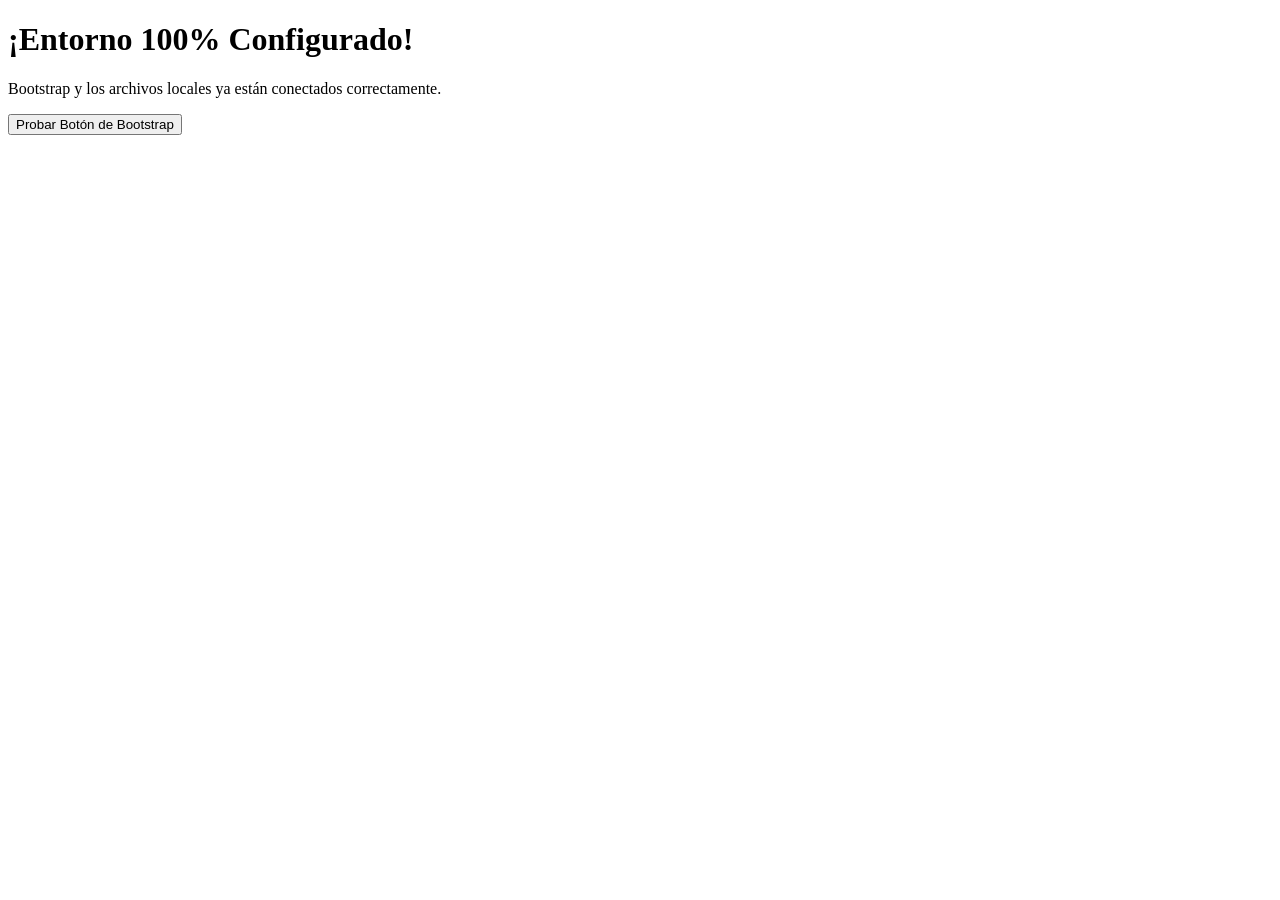
==== index.html @ 99b749a8 "Inicialización entorno trabajo" ====
<!DOCTYPE html>
<html lang="es">
<head>
    <meta charset="UTF-8">
    <meta name="viewport" content="width=device-width, initial-scale=1.0">
    <title>Proyecto Integrador</title>

    <!-- 1. Bootstrap CSS (Local) -->
    <link rel="stylesheet" href="css/bootstrap.min.css">

    <!-- 2. Tu CSS propio (Atención: en tu carpeta se llama style.css) -->
    <link rel="stylesheet" href="css/style.css">
</head>
<body class="bg-light text-dark">

    <div class="container text-center my-5 p-5 bg-white rounded-3 shadow">
        <h1 class="text-primary fw-bold display-4">¡Entorno 100% Configurado!</h1>
        <p class="lead text-secondary my-3">
            Bootstrap y los archivos locales ya están conectados correctamente.
        </p>
        <button class="btn btn-success btn-lg px-4 shadow-sm">
            Probar Botón de Bootstrap
        </button>
    </div>

    <!-- 3. Bootstrap JS (Local) -->
    <script src="js/bootstrap.bundle.min.js"></script>

    <!-- 4. Tu JavaScript propio -->
    <script src="js/main.js"></script>
</body>
</html>
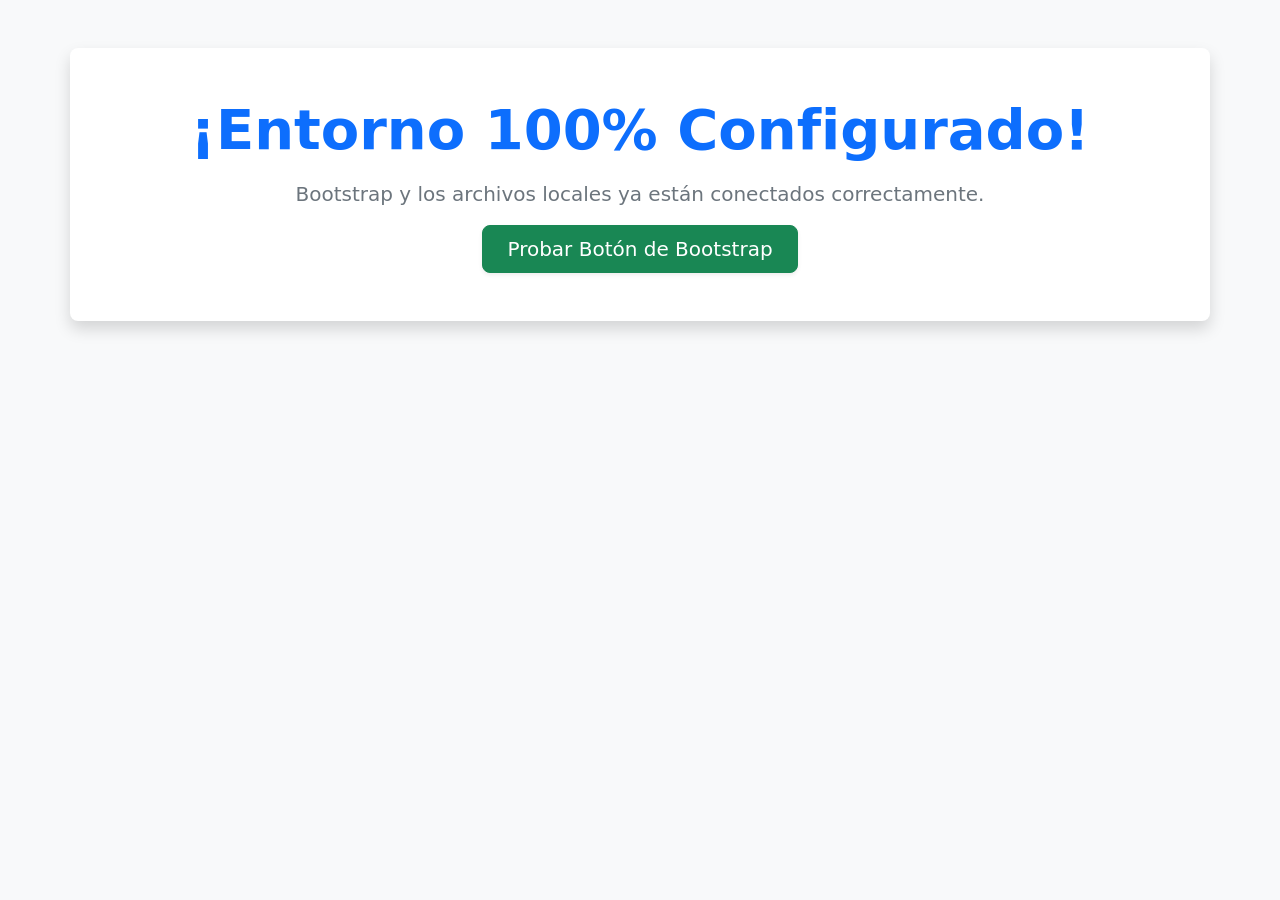
==== commit 2a958c61: "actualización configuración" ====
--- a/index.html
+++ b/index.html
@@ -18,7 +18,7 @@
         <p class="lead text-secondary my-3">
             Bootstrap y los archivos locales ya están conectados correctamente.
         </p>
-        <button class="btn btn-success btn-lg px-4 shadow-sm">
+        <button class="btn btn-success btn-lg px-4 shadow-sm" id="boton Prueba">
             Probar Botón de Bootstrap
         </button>
     </div>
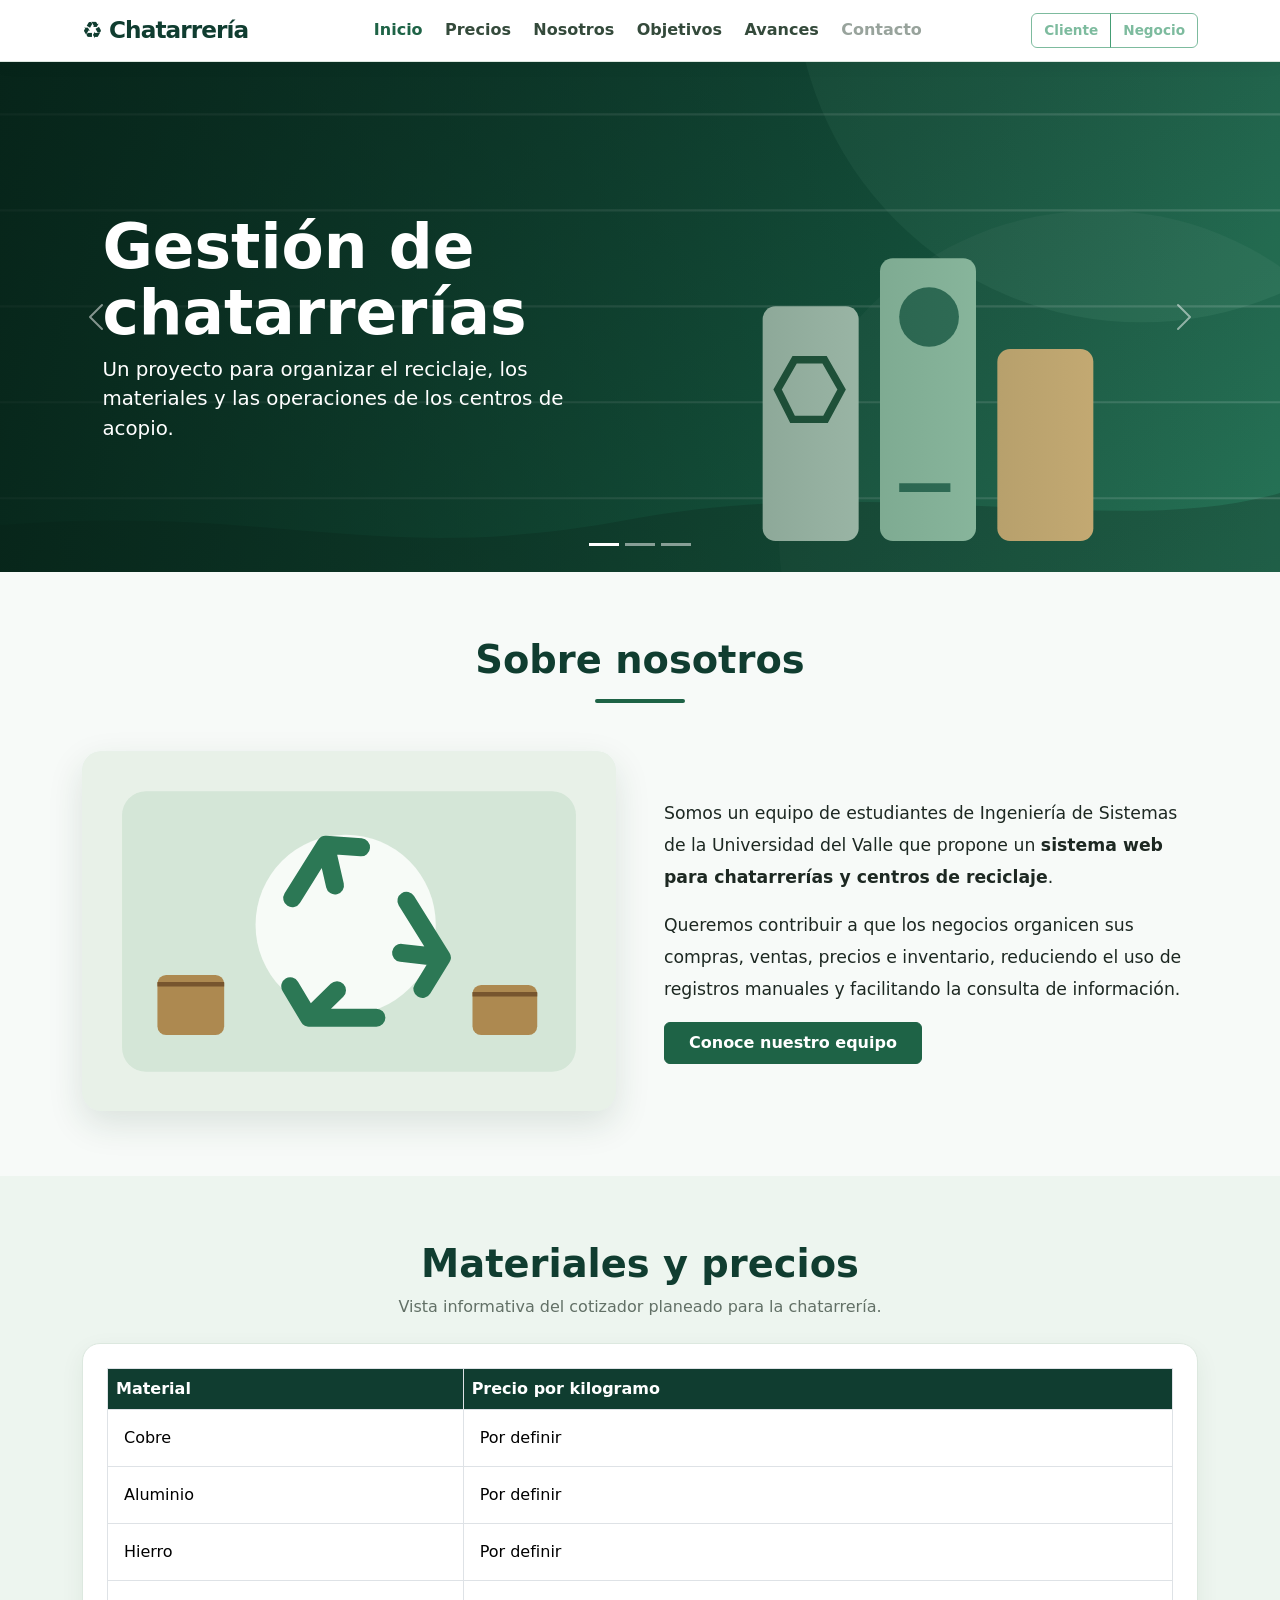
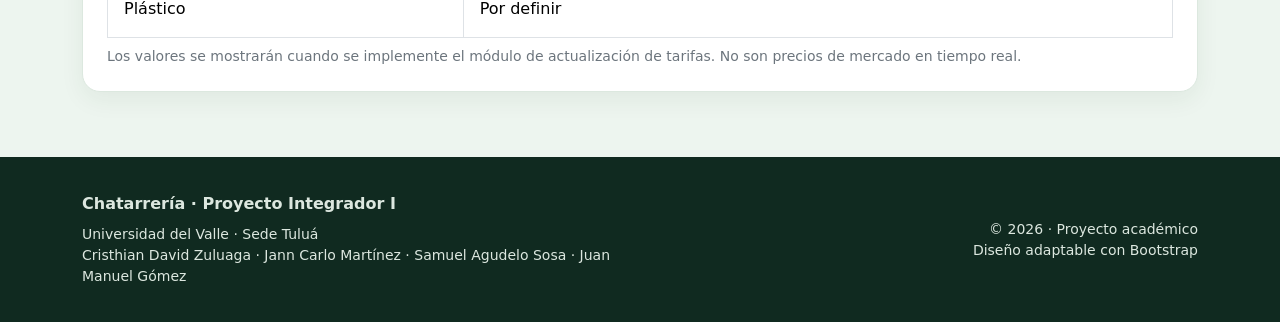
==== commit cac2bcbe: "adelanto actividad web Cristhian-Jann" ====
--- a/index.html
+++ b/index.html
@@ -1,32 +1,69 @@
-<!DOCTYPE html>
+<!doctype html>
 <html lang="es">
 <head>
-    <meta charset="UTF-8">
-    <meta name="viewport" content="width=device-width, initial-scale=1.0">
-    <title>Proyecto Integrador</title>
-
-    <!-- 1. Bootstrap CSS (Local) -->
-    <link rel="stylesheet" href="css/bootstrap.min.css">
-
-    <!-- 2. Tu CSS propio (Atención: en tu carpeta se llama style.css) -->
-    <link rel="stylesheet" href="css/style.css">
+  <meta charset="utf-8">
+  <meta name="viewport" content="width=device-width, initial-scale=1">
+  <meta name="description" content="Proyecto académico de sistema web para la gestión de chatarrerías y materiales reciclables.">
+  <title>Inicio | Chatarrería</title>
+  <link rel="stylesheet" href="css/bootstrap.min.css">
+  <link rel="stylesheet" href="css/style.css">
 </head>
-<body class="bg-light text-dark">
-
-    <div class="container text-center my-5 p-5 bg-white rounded-3 shadow">
-        <h1 class="text-primary fw-bold display-4">¡Entorno 100% Configurado!</h1>
-        <p class="lead text-secondary my-3">
-            Bootstrap y los archivos locales ya están conectados correctamente.
-        </p>
-        <button class="btn btn-success btn-lg px-4 shadow-sm" id="boton Prueba">
-            Probar Botón de Bootstrap
-        </button>
+<body class="d-flex flex-column min-vh-100">
+<nav class="navbar navbar-expand-lg navbar-proyecto sticky-top" aria-label="Navegación principal">
+  <div class="container">
+    <a class="navbar-brand" href="index.html">♻ Chatarrería</a>
+    <button class="navbar-toggler" type="button" data-bs-toggle="collapse" data-bs-target="#menuPrincipal" aria-controls="menuPrincipal" aria-expanded="false" aria-label="Abrir menú"><span class="navbar-toggler-icon"></span></button>
+    <div class="collapse navbar-collapse" id="menuPrincipal">
+      <ul class="navbar-nav mx-auto mb-2 mb-lg-0">
+        <li class="nav-item"><a class="nav-link active" href="index.html">Inicio</a></li>
+        <li class="nav-item"><a class="nav-link" href="index.html#precios">Precios</a></li>
+        <li class="nav-item"><a class="nav-link " href="nosotros.html">Nosotros</a></li>
+        <li class="nav-item"><a class="nav-link " href="objetivos.html">Objetivos</a></li>
+        <li class="nav-item"><a class="nav-link " href="avances.html">Avances</a></li>
+        <li class="nav-item"><span class="nav-link nav-link-pendiente" title="Pendiente: lo harán otros compañeros">Contacto</span></li>
+      </ul>
+      <div class="btn-group accesos" role="group" aria-label="Opciones de acceso en desarrollo">
+        <button type="button" class="btn btn-outline-success" disabled title="Acceso por desarrollar">Cliente</button>
+        <button type="button" class="btn btn-outline-success" disabled title="Acceso por desarrollar">Negocio</button>
+      </div>
     </div>
-
-    <!-- 3. Bootstrap JS (Local) -->
-    <script src="js/bootstrap.bundle.min.js"></script>
-
-    <!-- 4. Tu JavaScript propio -->
-    <script src="js/main.js"></script>
+  </div>
+</nav>
+<main class="flex-grow-1">
+<!-- Imagen principal y puntos de carrusel: como en el wireframe -->
+<section class="banner" aria-label="Presentación del proyecto">
+  <div id="carruselPrincipal" class="carousel slide" data-bs-ride="carousel" data-bs-interval="5500">
+    <div class="carousel-indicators">
+      <button type="button" data-bs-target="#carruselPrincipal" data-bs-slide-to="0" class="active" aria-current="true" aria-label="Diapositiva 1"></button>
+      <button type="button" data-bs-target="#carruselPrincipal" data-bs-slide-to="1" aria-label="Diapositiva 2"></button>
+      <button type="button" data-bs-target="#carruselPrincipal" data-bs-slide-to="2" aria-label="Diapositiva 3"></button>
+    </div>
+    <div class="carousel-inner">
+      <div class="carousel-item active"><img src="img/banner-reciclaje.svg" alt="Representación de materiales reciclables"><div class="carousel-caption"><h1>Gestión de chatarrerías</h1><p>Un proyecto para organizar el reciclaje, los materiales y las operaciones de los centros de acopio.</p></div></div>
+      <div class="carousel-item"><img src="img/banner-precios.svg" alt="Representación de lista de precios"><div class="carousel-caption"><h2>Consulta de precios</h2><p>Conoce los materiales que contempla el proyecto y el módulo de cotización por kilogramo.</p></div></div>
+      <div class="carousel-item"><img src="img/banner-inventario.svg" alt="Representación de productos almacenados"><div class="carousel-caption"><h2>Control de inventarios</h2><p>Diseñamos herramientas para registrar materiales, cantidades y movimientos de bodega.</p></div></div>
+    </div>
+    <button class="carousel-control-prev" type="button" data-bs-target="#carruselPrincipal" data-bs-slide="prev"><span class="carousel-control-prev-icon" aria-hidden="true"></span><span class="visually-hidden">Anterior</span></button>
+    <button class="carousel-control-next" type="button" data-bs-target="#carruselPrincipal" data-bs-slide="next"><span class="carousel-control-next-icon" aria-hidden="true"></span><span class="visually-hidden">Siguiente</span></button>
+  </div>
+</section>
+<section class="seccion" id="sobre-nosotros">
+  <div class="container">
+    <header class="text-center mb-5"><h2 class="seccion-titulo">Sobre nosotros</h2><div class="separador"></div></header>
+    <div class="row g-5 align-items-center">
+      <div class="col-md-6"><div class="marco-imagen"><img src="img/sobre-nosotros.svg" alt="Ilustración del reciclaje y aprovechamiento de materiales" loading="lazy"></div></div>
+      <div class="col-md-6"><p class="texto-nosotros">Somos un equipo de estudiantes de Ingeniería de Sistemas de la Universidad del Valle que propone un <strong>sistema web para chatarrerías y centros de reciclaje</strong>.</p><p class="texto-nosotros">Queremos contribuir a que los negocios organicen sus compras, ventas, precios e inventario, reduciendo el uso de registros manuales y facilitando la consulta de información.</p><a href="nosotros.html" class="btn btn-verde px-4 py-2">Conoce nuestro equipo</a></div>
+    </div>
+  </div>
+</section>
+<section class="seccion seccion-alterna" id="precios">
+  <div class="container"><header class="text-center mb-4"><h2 class="seccion-titulo">Materiales y precios</h2><p class="seccion-subtitulo mx-auto">Vista informativa del cotizador planeado para la chatarrería.</p></header>
+    <div class="panel-blanco p-3 p-md-4"><div class="table-responsive"><table class="table table-bordered align-middle tabla-precios mb-2"><thead><tr><th>Material</th><th>Precio por kilogramo</th></tr></thead><tbody><tr><td>Cobre</td><td>Por definir</td></tr><tr><td>Aluminio</td><td>Por definir</td></tr><tr><td>Hierro</td><td>Por definir</td></tr><tr><td>Plástico</td><td>Por definir</td></tr></tbody></table></div><p class="small text-secondary mb-0">Los valores se mostrarán cuando se implemente el módulo de actualización de tarifas. No son precios de mercado en tiempo real.</p></div>
+  </div>
+</section>
+</main>
+<footer class="pie mt-auto"><div class="container"><div class="row gy-3 align-items-center"><div class="col-lg-6"><strong>Chatarrería · Proyecto Integrador I</strong><p class="mb-0 mt-2 small">Universidad del Valle · Sede Tuluá<br>Cristhian David Zuluaga · Jann Carlo Martínez · Samuel Agudelo Sosa · Juan Manuel Gómez</p></div><div class="col-lg-6 text-lg-end small">© <span class="anio-actual">2026</span> · Proyecto académico<br>Diseño adaptable con Bootstrap</div></div></div></footer>
+<script src="js/bootstrap.bundle.min.js"></script>
+<script src="js/main.js"></script>
 </body>
-</html>+</html>
--- a/css/style.css
+++ b/css/style.css
@@ -0,0 +1,54 @@
+/* Estilos del proyecto: complementan Bootstrap 5.3.8 */
+:root { --verde:#1e6346; --verde-oscuro:#103d30; --verde-suave:#e8f3ed; --tinta:#1d2822; --muted:#627066; --fondo:#f7faf8; }
+* { box-sizing:border-box; }
+html { scroll-padding-top:95px; }
+body { background:var(--fondo); color:var(--tinta); }
+a { text-underline-offset:3px; }
+.navbar-proyecto { background:#fff; border-bottom:1px solid #dce7df; box-shadow:0 2px 16px #183e2710; }
+.navbar-brand { font-size:1.45rem; font-weight:800; letter-spacing:-.04em; color:var(--verde-oscuro); }
+.navbar-brand:hover { color:var(--verde); }
+.navbar-nav .nav-link { color:#344a3b; font-weight:600; padding:.6rem .7rem!important; }
+.navbar-nav .nav-link:hover, .navbar-nav .nav-link.active { color:var(--verde); }
+.nav-link-pendiente { opacity:.5; cursor:not-allowed; }
+.accesos .btn { font-size:.85rem; font-weight:600; }
+.accesos .btn:disabled { opacity:.56; }
+.banner .carousel-item { height:clamp(335px,45vw,510px); background:var(--verde-oscuro); }
+.banner .carousel-item img { width:100%; height:100%; object-fit:cover; }
+.banner .carousel-item::after { content:""; position:absolute; inset:0; background:linear-gradient(90deg,rgba(4,29,19,.78),rgba(4,29,19,.25) 65%,transparent); }
+.banner .carousel-caption { z-index:2; left:8%; right:8%; bottom:18%; text-align:left; max-width:650px; }
+.banner .carousel-caption h1,.banner .carousel-caption h2 { font-size:clamp(2rem,4.8vw,4rem); font-weight:800; line-height:1.08; }
+.banner .carousel-caption p { font-size:clamp(1rem,1.55vw,1.25rem); max-width:520px; }
+.carousel-indicators { margin-bottom:1rem; }
+.carousel-indicators button { border-radius:10px; }
+.seccion { padding:65px 0; }
+.seccion-titulo { font-size:clamp(1.7rem,3vw,2.45rem); font-weight:800; color:var(--verde-oscuro); }
+.seccion-subtitulo { color:var(--muted); max-width:750px; }
+.separador { width:90px; height:4px; margin:16px auto 0; border-radius:20px; background:var(--verde); }
+.marco-imagen { overflow:hidden; border-radius:20px; background:var(--verde-suave); box-shadow:0 13px 35px #193d2520; }
+.marco-imagen img { width:100%; height:100%; display:block; object-fit:cover; }
+.texto-nosotros { font-size:1.08rem; line-height:1.85; }
+.btn-verde { background:var(--verde); color:#fff; border:1px solid var(--verde); font-weight:700; }
+.btn-verde:hover, .btn-verde:focus { background:var(--verde-oscuro); color:#fff; border-color:var(--verde-oscuro); }
+.panel-blanco { border:1px solid #dce8df; border-radius:18px; background:#fff; box-shadow:0 8px 25px #193d2510; }
+.seccion-alterna { background:#edf5ef; }
+.tabla-precios th { background:var(--verde-oscuro); color:#fff; }
+.tabla-precios td { padding:1rem; }
+.cabecera-interior { background:linear-gradient(115deg,#103d30,#287653); padding:62px 0; color:#fff; }
+.cabecera-interior h1 { font-weight:800; font-size:clamp(2.1rem,4vw,3.3rem); }
+.cabecera-interior p { max-width:780px; color:#e1f1e6; margin-bottom:0; }
+.tarjeta-elevada { background:#fff; border:1px solid #dce8df; border-radius:18px; height:100%; box-shadow:0 8px 25px #193d2510; }
+.icono-tarjeta { display:inline-flex; width:50px; height:50px; align-items:center; justify-content:center; border-radius:15px; color:var(--verde); background:var(--verde-suave); font-size:1.35rem; font-weight:800; }
+.avatar { width:78px; height:78px; border-radius:50%; background:#d6eadc; color:var(--verde-oscuro); font-weight:800; font-size:1.4rem; display:flex; align-items:center; justify-content:center; margin:auto; }
+.rol { color:var(--verde); font-weight:700; }
+.accordion-button { font-weight:650; }
+.accordion-button:not(.collapsed) { color:var(--verde-oscuro); background:var(--verde-suave); box-shadow:none; }
+.accordion-button:focus { box-shadow:0 0 0 .2rem #2f88553b; }
+.tarjeta-avance { overflow:hidden; }
+.tarjeta-avance img { width:100%; height:190px; object-fit:cover; background:#f3f3f3; border-bottom:1px solid #dce8df; }
+.tarjeta-avance .card-body { display:flex; flex-direction:column; }
+.tarjeta-avance .card-text { color:var(--muted); }
+.pie { background:#102a20; color:#dce7df; padding:35px 0; }
+.pie a { color:#cdeed6; }
+.etiqueta { display:inline-block; background:var(--verde-suave); color:var(--verde-oscuro); border-radius:40px; padding:5px 12px; font-size:.82rem; font-weight:700; }
+@media(max-width:991.98px) { .accesos { margin-top:.7rem; } .navbar-nav .nav-link { padding:.48rem 0!important; } }
+@media(max-width:575.98px) { .banner .carousel-item { height:355px; } .banner .carousel-caption { left:9%; right:9%; bottom:17%; } .banner .carousel-item::after { background:linear-gradient(90deg,rgba(4,29,19,.85),rgba(4,29,19,.55)); } .seccion { padding:45px 0; } .cabecera-interior { padding:44px 0; } .tarjeta-avance img { height:160px; } }
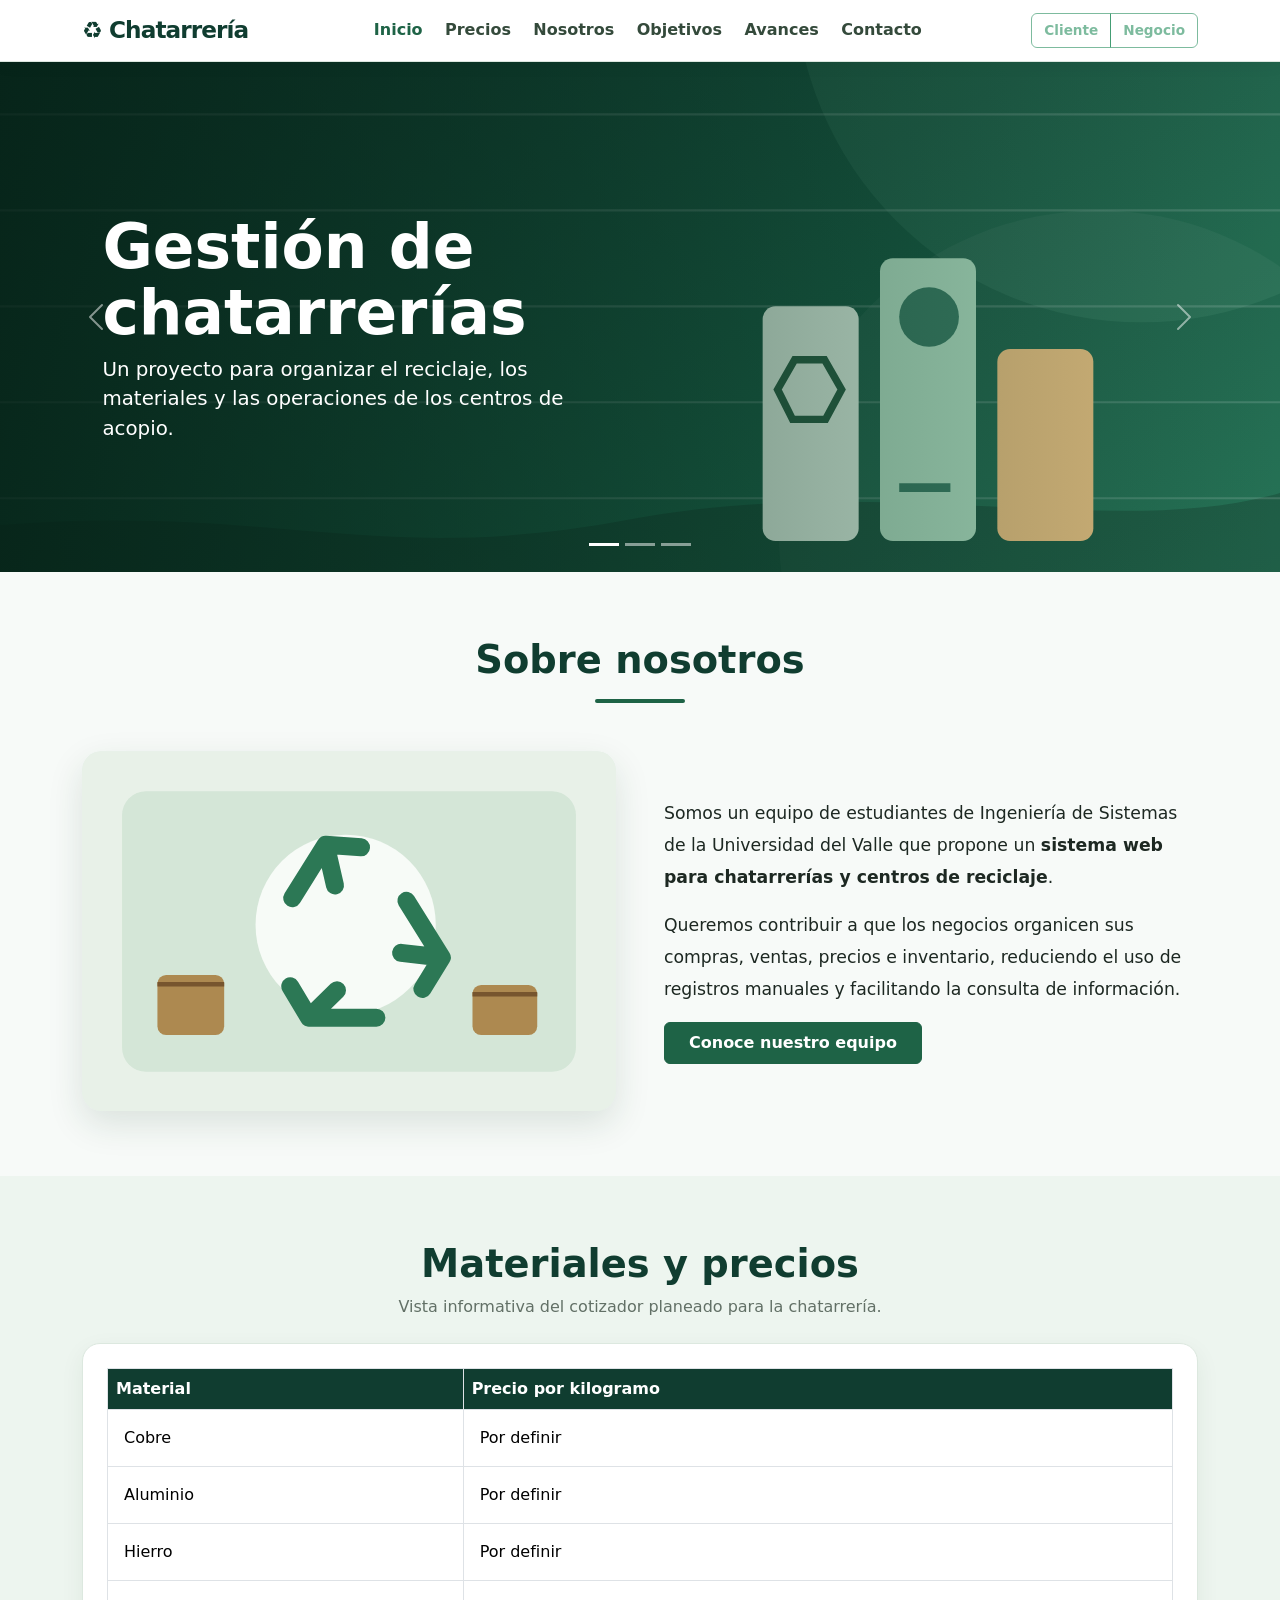
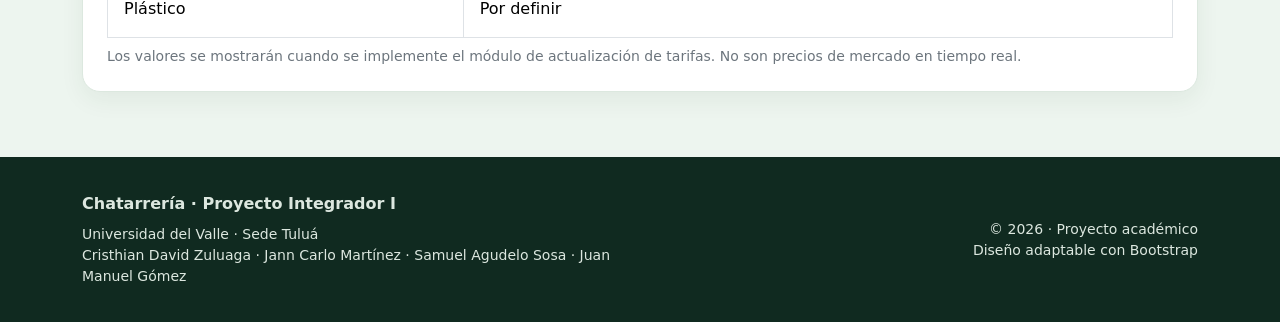
==== commit a688051b: "Contacto listo" ====
--- a/index.html
+++ b/index.html
@@ -20,7 +20,7 @@
         <li class="nav-item"><a class="nav-link " href="nosotros.html">Nosotros</a></li>
         <li class="nav-item"><a class="nav-link " href="objetivos.html">Objetivos</a></li>
         <li class="nav-item"><a class="nav-link " href="avances.html">Avances</a></li>
-        <li class="nav-item"><span class="nav-link nav-link-pendiente" title="Pendiente: lo harán otros compañeros">Contacto</span></li>
+        <li class="nav-item"><a class="nav-link" href="contacto.html">Contacto</a></li>
       </ul>
       <div class="btn-group accesos" role="group" aria-label="Opciones de acceso en desarrollo">
         <button type="button" class="btn btn-outline-success" disabled title="Acceso por desarrollar">Cliente</button>
--- a/css/style.css
+++ b/css/style.css
@@ -52,3 +52,15 @@
 .etiqueta { display:inline-block; background:var(--verde-suave); color:var(--verde-oscuro); border-radius:40px; padding:5px 12px; font-size:.82rem; font-weight:700; }
 @media(max-width:991.98px) { .accesos { margin-top:.7rem; } .navbar-nav .nav-link { padding:.48rem 0!important; } }
 @media(max-width:575.98px) { .banner .carousel-item { height:355px; } .banner .carousel-caption { left:9%; right:9%; bottom:17%; } .banner .carousel-item::after { background:linear-gradient(90deg,rgba(4,29,19,.85),rgba(4,29,19,.55)); } .seccion { padding:45px 0; } .cabecera-interior { padding:44px 0; } .tarjeta-avance img { height:160px; } }
+
+
+.titulo-form { color:var(--verde-oscuro); }
+.form-control { border-radius:12px; padding:.7rem .9rem; border-color:#cfe0d4; }
+.form-control:focus { border-color:var(--verde); box-shadow:0 0 0 .2rem #2f88553b; }
+.contador-mensaje { margin-top:.3rem; font-size:.82rem; color:var(--muted); text-align:right; }
+.info-contacto { list-style:none; padding:0; margin:0 0 1rem; }
+.info-contacto li { display:flex; gap:1rem; align-items:flex-start; padding:1rem 0; border-bottom:1px solid #e3ede6; }
+.info-contacto li:last-child { border-bottom:0; }
+.info-contacto .icono-tarjeta { flex:none; }
+.info-contacto strong { display:block; color:var(--verde-oscuro); }
+.toast { border-radius:14px; }
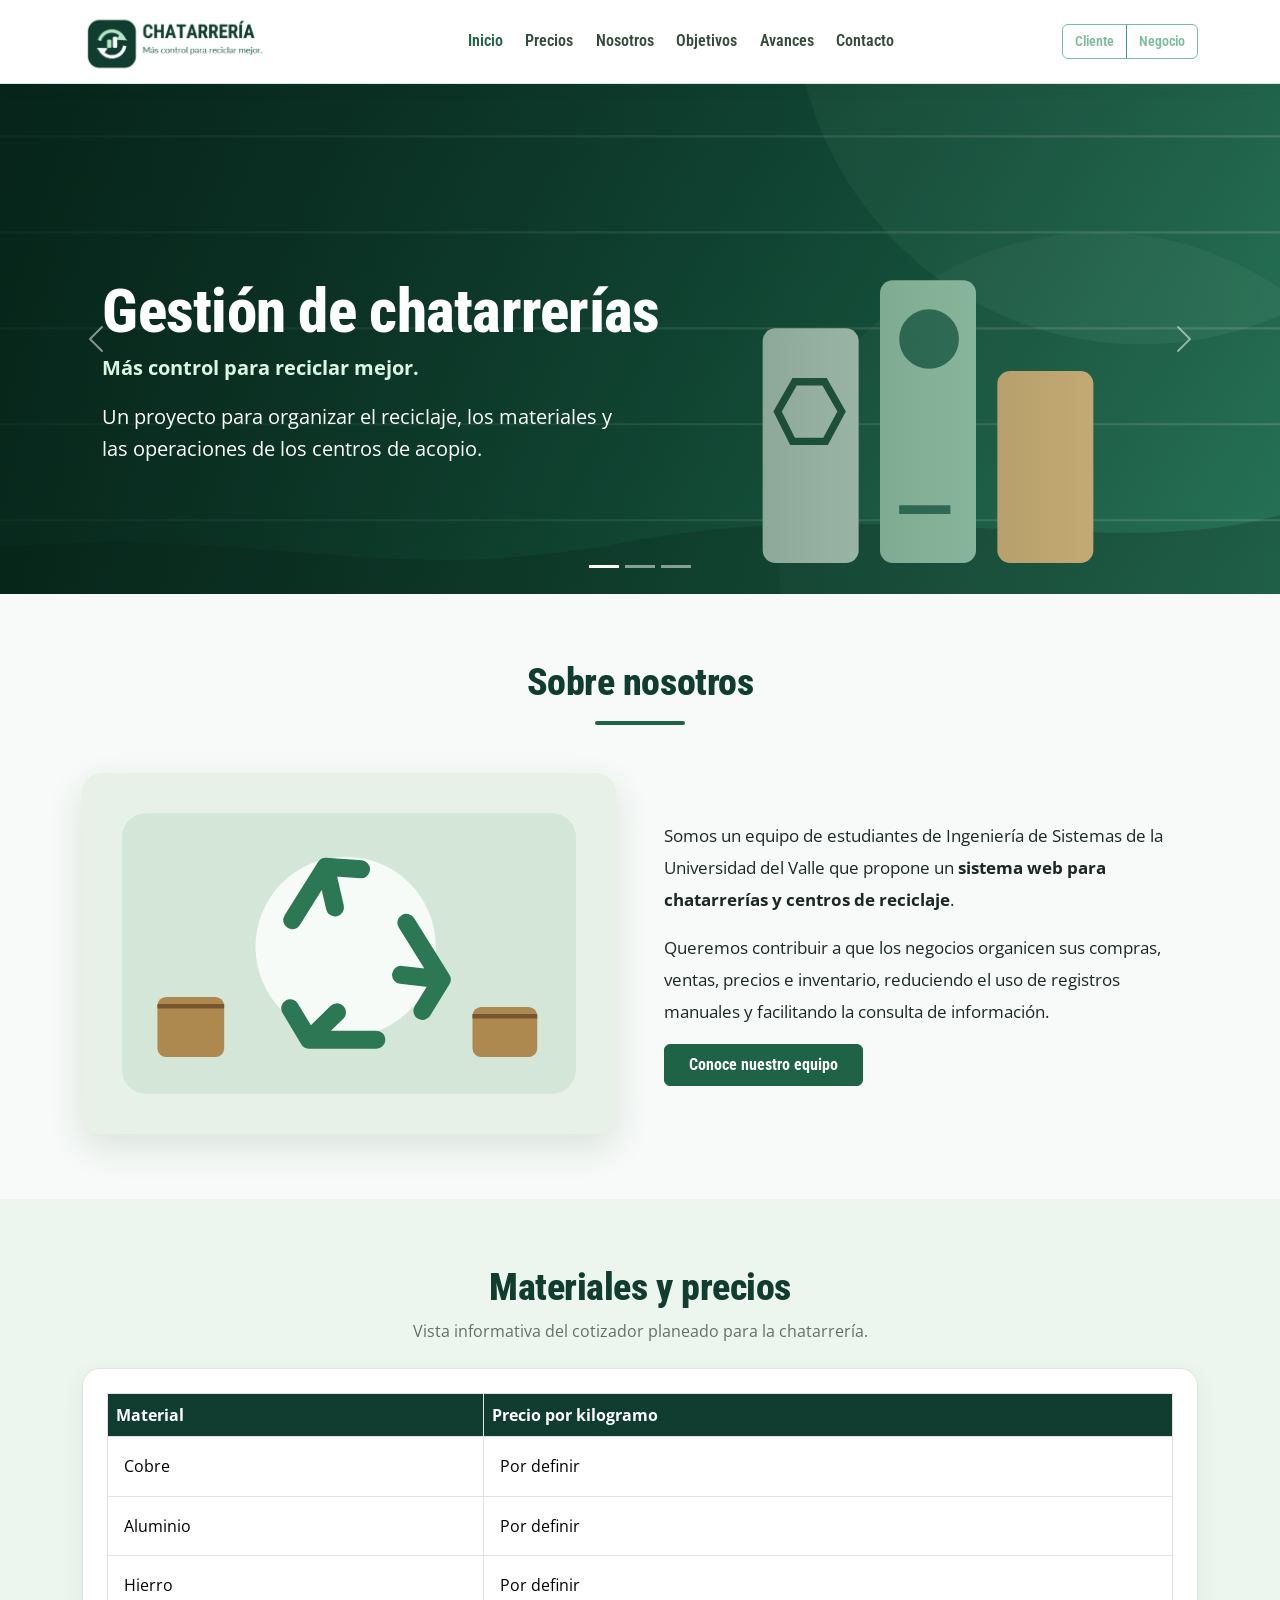
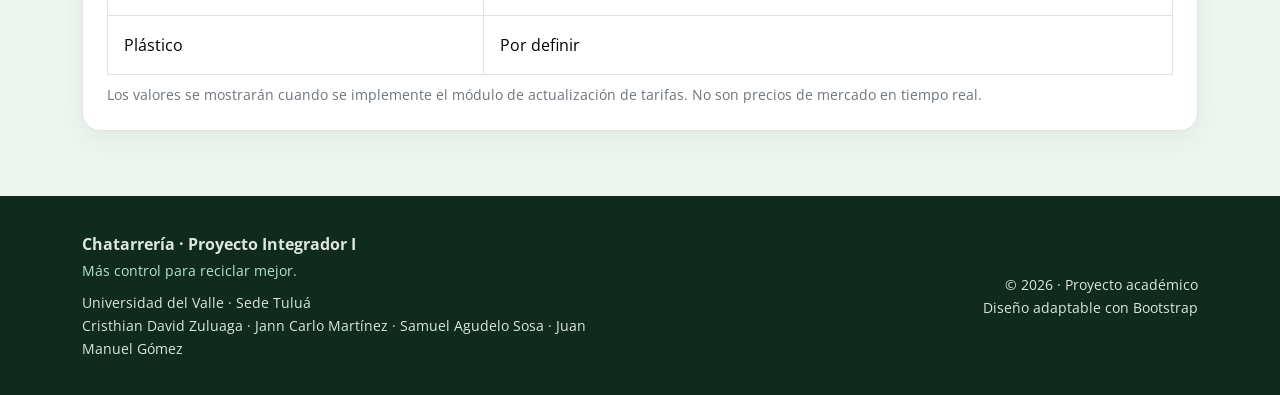
==== commit 04b93b92: "avance actividad 2" ====
--- a/index.html
+++ b/index.html
@@ -5,13 +5,17 @@
   <meta name="viewport" content="width=device-width, initial-scale=1">
   <meta name="description" content="Proyecto académico de sistema web para la gestión de chatarrerías y materiales reciclables.">
   <title>Inicio | Chatarrería</title>
+  <link rel="preconnect" href="https://fonts.googleapis.com">
+  <link rel="preconnect" href="https://fonts.gstatic.com" crossorigin>
+  <link href="https://fonts.googleapis.com/css2?family=Open+Sans:wght@400;500;600;700&family=Roboto+Condensed:wght@500;600;700;800&display=swap" rel="stylesheet">
   <link rel="stylesheet" href="css/bootstrap.min.css">
   <link rel="stylesheet" href="css/style.css">
+  <link rel="stylesheet" href="css/actividad2.css">
 </head>
 <body class="d-flex flex-column min-vh-100">
 <nav class="navbar navbar-expand-lg navbar-proyecto sticky-top" aria-label="Navegación principal">
   <div class="container">
-    <a class="navbar-brand" href="index.html">♻ Chatarrería</a>
+    <a class="navbar-brand marca-proyecto" href="index.html" aria-label="Chatarrería: volver al inicio"><img class="logo-cabecera" src="img/logo-chatarreria.png" width="413" height="137" alt="Chatarrería. Más control para reciclar mejor."></a>
     <button class="navbar-toggler" type="button" data-bs-toggle="collapse" data-bs-target="#menuPrincipal" aria-controls="menuPrincipal" aria-expanded="false" aria-label="Abrir menú"><span class="navbar-toggler-icon"></span></button>
     <div class="collapse navbar-collapse" id="menuPrincipal">
       <ul class="navbar-nav mx-auto mb-2 mb-lg-0">
@@ -39,7 +43,7 @@
       <button type="button" data-bs-target="#carruselPrincipal" data-bs-slide-to="2" aria-label="Diapositiva 3"></button>
     </div>
     <div class="carousel-inner">
-      <div class="carousel-item active"><img src="img/banner-reciclaje.svg" alt="Representación de materiales reciclables"><div class="carousel-caption"><h1>Gestión de chatarrerías</h1><p>Un proyecto para organizar el reciclaje, los materiales y las operaciones de los centros de acopio.</p></div></div>
+      <div class="carousel-item active"><img src="img/banner-reciclaje.svg" alt="Representación de materiales reciclables"><div class="carousel-caption"><h1>Gestión de chatarrerías</h1><p class="lema-banner">Más control para reciclar mejor.</p><p>Un proyecto para organizar el reciclaje, los materiales y las operaciones de los centros de acopio.</p></div></div>
       <div class="carousel-item"><img src="img/banner-precios.svg" alt="Representación de lista de precios"><div class="carousel-caption"><h2>Consulta de precios</h2><p>Conoce los materiales que contempla el proyecto y el módulo de cotización por kilogramo.</p></div></div>
       <div class="carousel-item"><img src="img/banner-inventario.svg" alt="Representación de productos almacenados"><div class="carousel-caption"><h2>Control de inventarios</h2><p>Diseñamos herramientas para registrar materiales, cantidades y movimientos de bodega.</p></div></div>
     </div>
@@ -62,7 +66,7 @@
   </div>
 </section>
 </main>
-<footer class="pie mt-auto"><div class="container"><div class="row gy-3 align-items-center"><div class="col-lg-6"><strong>Chatarrería · Proyecto Integrador I</strong><p class="mb-0 mt-2 small">Universidad del Valle · Sede Tuluá<br>Cristhian David Zuluaga · Jann Carlo Martínez · Samuel Agudelo Sosa · Juan Manuel Gómez</p></div><div class="col-lg-6 text-lg-end small">© <span class="anio-actual">2026</span> · Proyecto académico<br>Diseño adaptable con Bootstrap</div></div></div></footer>
+<footer class="pie mt-auto"><div class="container"><div class="row gy-3 align-items-center"><div class="col-lg-6"><strong>Chatarrería · Proyecto Integrador I</strong><div class="eslogan-footer">Más control para reciclar mejor.</div><p class="mb-0 mt-2 small">Universidad del Valle · Sede Tuluá<br>Cristhian David Zuluaga · Jann Carlo Martínez · Samuel Agudelo Sosa · Juan Manuel Gómez</p></div><div class="col-lg-6 text-lg-end small">© <span class="anio-actual">2026</span> · Proyecto académico<br>Diseño adaptable con Bootstrap</div></div></div></footer>
 <script src="js/bootstrap.bundle.min.js"></script>
 <script src="js/main.js"></script>
 </body>
--- a/css/actividad2.css
+++ b/css/actividad2.css
@@ -0,0 +1,30 @@
+/* Actividad 2: estilos adicionales. No modifica style.css del equipo. */
+
+:root {
+  --fuente-principal: "Roboto Condensed", "Arial Narrow", Arial, sans-serif;
+  --fuente-secundaria: "Open Sans", "Segoe UI", Arial, sans-serif;
+}
+body { font-family:var(--fuente-secundaria); font-size:16px; line-height:1.65; }
+h1,h2,h3,h4,h5,h6,.navbar-nav .nav-link,.btn,.rol,.etiqueta {
+  font-family:var(--fuente-principal);
+}
+h1,h2,h3 { letter-spacing:-.012em; }
+.marca-proyecto { margin-right:1rem; display:flex; align-items:center; flex-shrink:0; padding:0; }
+.logo-cabecera { display:block; height:67px; width:auto; max-width:min(225px,65vw); object-fit:contain; }
+.eslogan-footer { color:#b7e6c7; font-size:.89rem; margin-top:2px; }
+.lema-banner { font-family:var(--fuente-secundaria); font-weight:700; color:#dcf5e4; }
+.fuente-principal { font-family:var(--fuente-principal); }
+.fuente-secundaria { font-family:var(--fuente-secundaria); }
+.ejemplo-letra-titulo { font-size:clamp(1.8rem,3vw,2.4rem); line-height:1.15; color:var(--verde-oscuro); font-weight:800; }
+.ejemplo-letra-cuerpo { font-size:1.05rem; line-height:1.85; }
+.muestra-color { border-radius:14px; height:86px; border:1px solid #d6ded8; }
+.color-hex { font-size:.92rem; color:#505e54; font-weight:600; }
+.marca-muestra { width:100%; height:auto; max-width:420px; }
+.titulo-actividad { font-size:1.35rem; color:var(--verde-oscuro); font-weight:800; }
+.muestra-aplicacion { background:#fff; border:1px solid #dce8df; border-radius:18px; overflow:hidden; box-shadow:0 8px 25px #193d2510; height:100%; }
+.muestra-aplicacion img { display:block; width:100%; height:265px; object-fit:contain; background:#fff; }
+.muestra-aplicacion .imagen-movil { object-fit:contain; object-position:top; }
+.muestra-aplicacion figcaption { padding:12px 18px 16px; color:var(--muted); font-size:.93rem; }
+.muestra-sitio { object-position:top; }
+@media(max-width:991.98px) { .marca-proyecto { margin-right:0; } .logo-cabecera { height:63px; } }
+@media(max-width:575.98px) { .logo-cabecera { height:59px; } .muestra-aplicacion img { height:230px; } }
